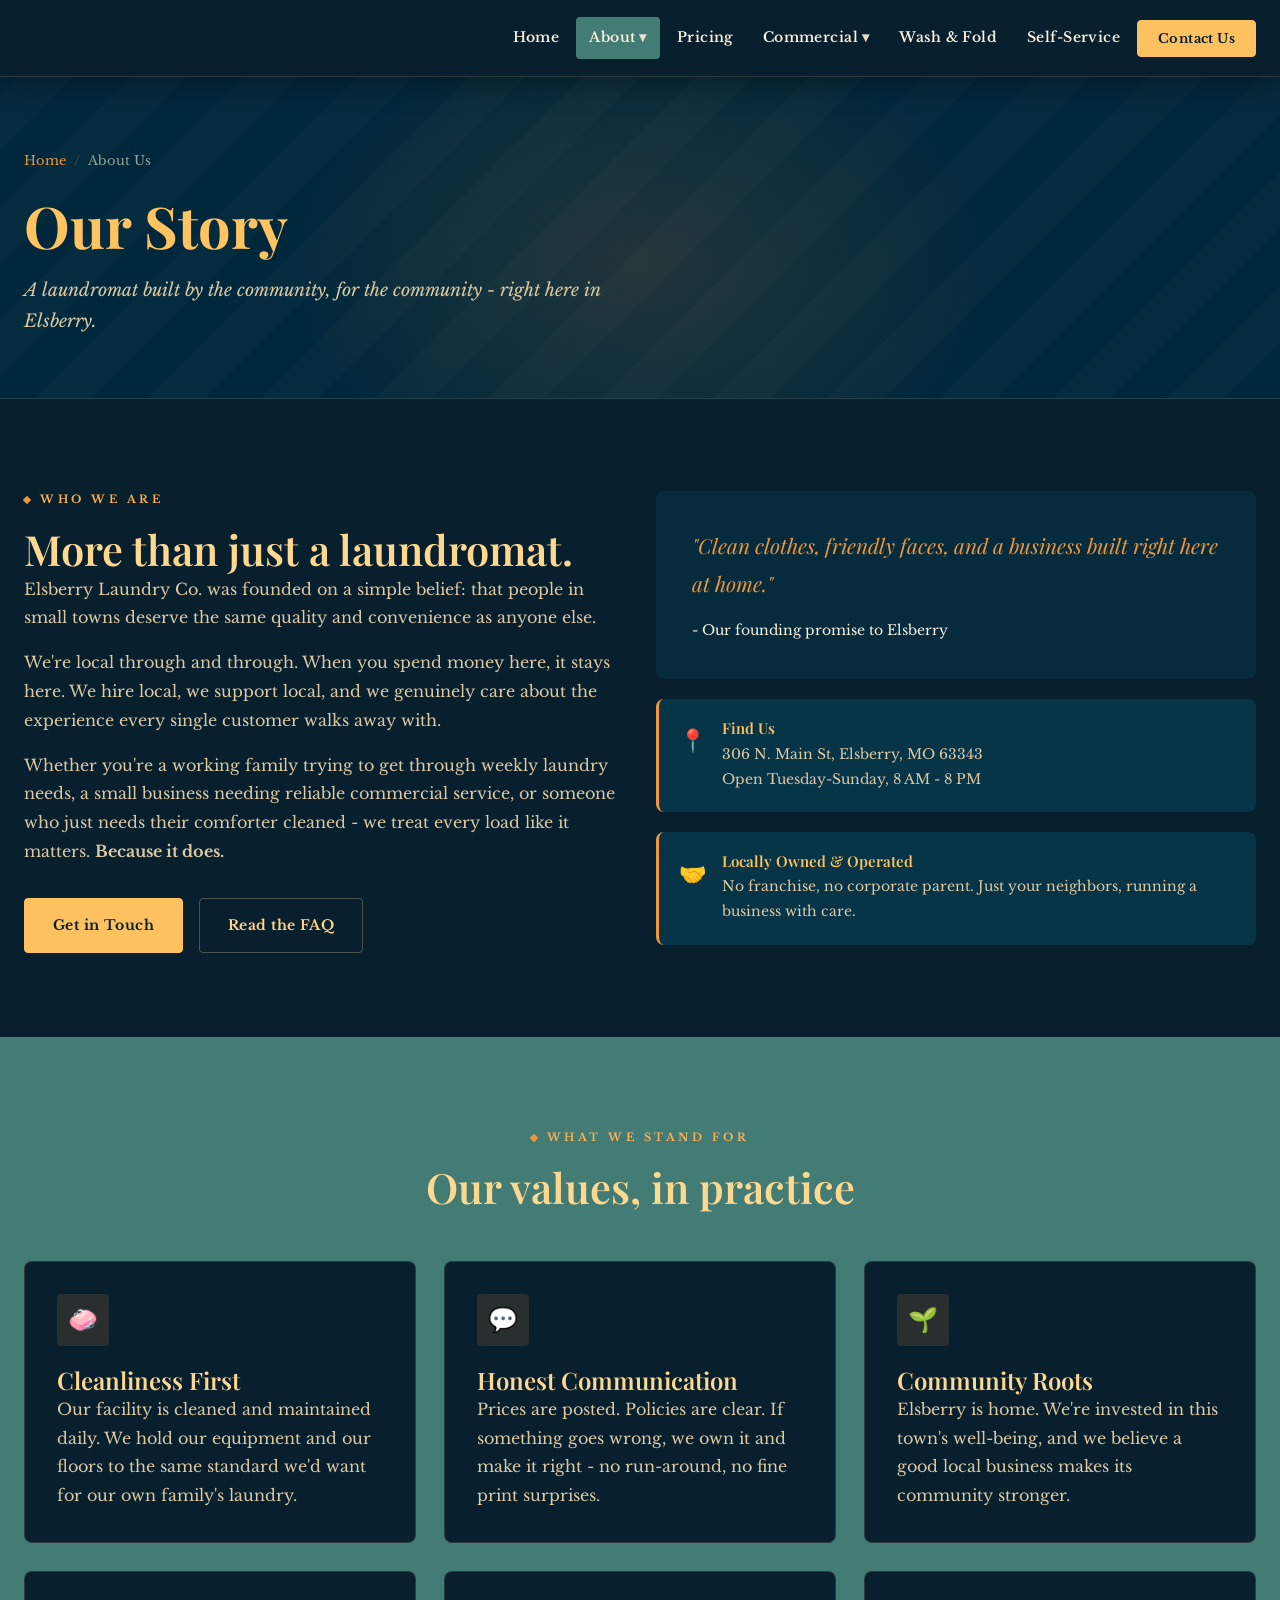
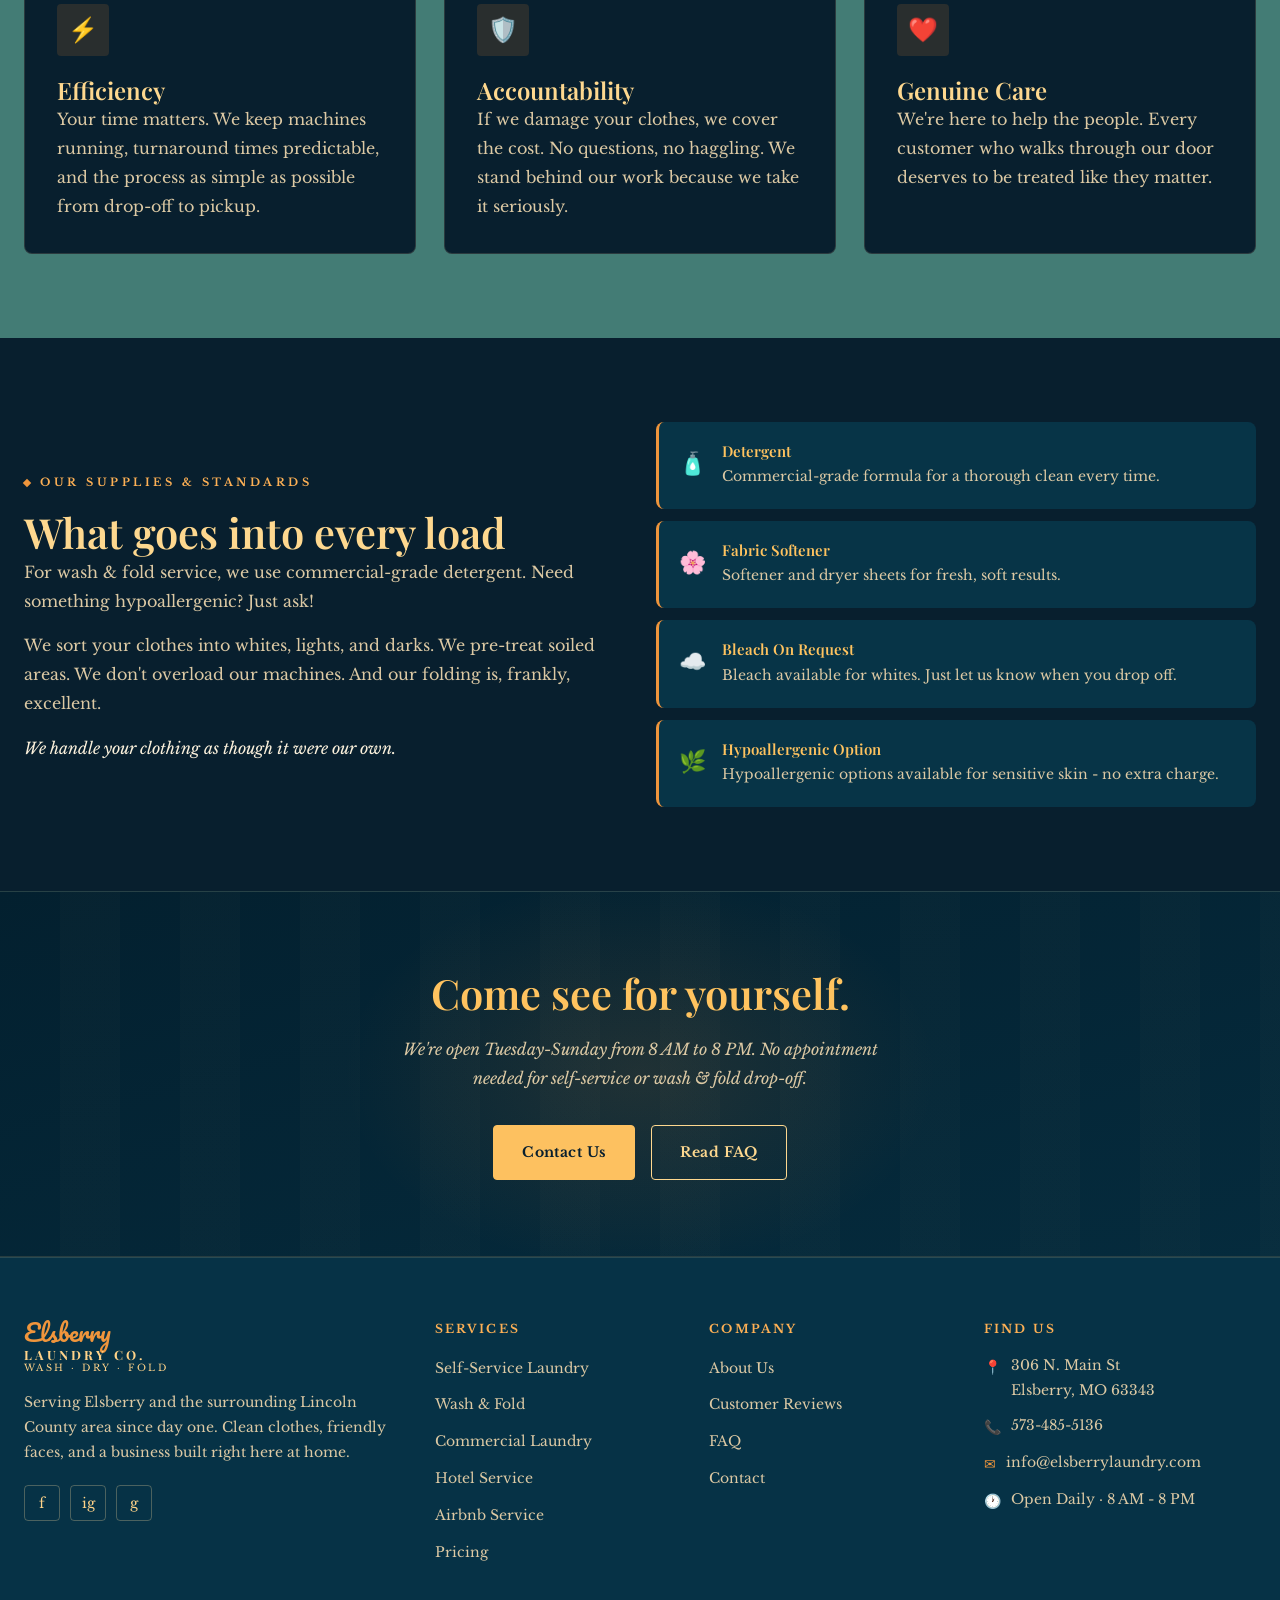
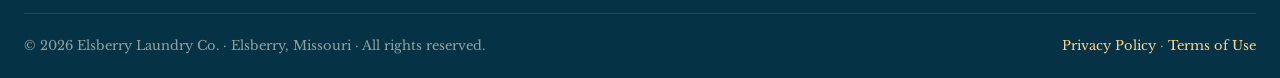
==== about.html @ 3404aac9 "Initial Functionality and Information" ====
<!DOCTYPE html>
<html lang="en">
<head>
  <meta charset="UTF-8">
  <meta name="viewport" content="width=device-width, initial-scale=1.0">
  <title>About Us | Elsberry Laundry Co.</title>
  <meta name="description" content="Learn about Elsberry Laundry Co. - a locally owned laundromat serving Elsberry and Lincoln County, Missouri.">
  <link rel="stylesheet" href="style.css">
</head>
<body>
  <!--<div id="top-bar-placeholder"></div>-->
  <div id="nav-placeholder"></div>

  <div class="page-hero">
    <div class="container">
      <div class="breadcrumb"><a href="index.html">Home</a><span>/</span>About Us</div>
      <h1>Our Story</h1>
      <p>A laundromat built by the community, for the community - right here in Elsberry.</p>
    </div>
  </div>

  <!-- STORY -->
  <section class="section">
    <div class="container">
      <div class="grid-2">
        <div>
          <span class="eyebrow">Who We Are</span>
          <h2>More than just a laundromat.</h2>
          <p>Elsberry Laundry Co. was founded on a simple belief: that people in small towns deserve the same quality and convenience as anyone else.</p>
          <p>We're local through and through. When you spend money here, it stays here. We hire local, we support local, and we genuinely care about the experience every single customer walks away with.</p>
          <p>Whether you're a working family trying to get through weekly laundry needs, a small business needing reliable commercial service, or someone who just needs their comforter cleaned - we treat every load like it matters. <b>Because it does.</b></p>
          <div style="margin-top:32px;display:flex;gap:16px;flex-wrap:wrap">
            <a href="contact.html" class="btn btn-primary">Get in Touch</a>
            <a href="faq.html" class="btn btn-outline">Read the FAQ</a>
          </div>
        </div>
        <div style="display:flex;flex-direction:column;gap:20px">
          <div style="background:var(--slate);color:var(--cream);border-radius:var(--radius-lg);padding:36px;flex:1">
            <div style="font-family:var(--font-display);font-size:1.3rem;font-style:italic;color:var(--amber);margin-bottom:16px">"Clean clothes, friendly faces, and a business built right here at home."</div>
            <p style="color:var(--text-dark);font-size:14px;margin:0">- Our founding promise to Elsberry</p>
          </div>
          <div class="info-box">
            <div class="info-box-icon">📍</div>
            <div>
              <h4>Find Us</h4>
              <p>306 N. Main St, Elsberry, MO 63343<br>Open Tuesday-Sunday, 8 AM - 8 PM</p>
            </div>
          </div>
          <div class="info-box">
            <div class="info-box-icon">🤝</div>
            <div>
              <h4>Locally Owned & Operated</h4>
              <p>No franchise, no corporate parent. Just your neighbors, running a business with care.</p>
            </div>
          </div>
        </div>
      </div>
    </div>
  </section>

  <!-- VALUES -->
  <section class="section bg-teal">
    <div class="container">
      <div class="text-center" style="margin-bottom:48px">
        <span class="eyebrow">What We Stand For</span>
        <h2>Our values, in practice</h2>
      </div>
      <div class="grid-3">
        <div class="card">
          <div class="card-icon">🧼</div>
          <h3>Cleanliness First</h3>
          <p>Our facility is cleaned and maintained daily. We hold our equipment and our floors to the same standard we'd want for our own family's laundry.</p>
        </div>
        <div class="card">
          <div class="card-icon">💬</div>
          <h3>Honest Communication</h3>
          <p>Prices are posted. Policies are clear. If something goes wrong, we own it and make it right - no run-around, no fine print surprises.</p>
        </div>
        <div class="card">
          <div class="card-icon">🌱</div>
          <h3>Community Roots</h3>
          <p>Elsberry is home. We're invested in this town's well-being, and we believe a good local business makes its community stronger.</p>
        </div>
        <div class="card">
          <div class="card-icon">⚡</div>
          <h3>Efficiency</h3>
          <p>Your time matters. We keep machines running, turnaround times predictable, and the process as simple as possible from drop-off to pickup.</p>
        </div>
        <div class="card">
          <div class="card-icon">🛡️</div>
          <h3>Accountability</h3>
          <p>If we damage your clothes, we cover the cost. No questions, no haggling. We stand behind our work because we take it seriously.</p>
        </div>
        <div class="card">
          <div class="card-icon">❤️</div>
          <h3>Genuine Care</h3>
          <p>We're here to help the people. Every customer who walks through our door deserves to be treated like they matter.</p>
        </div>
      </div>
    </div>
  </section>

  <!-- WHAT WE USE -->
  <section class="section">
    <div class="container">
      <div class="grid-2">
        <div>
          <span class="eyebrow">Our Supplies & Standards</span>
          <h2>What goes into every load</h2>
          <p>For wash & fold service, we use commercial-grade detergent. Need something hypoallergenic? Just ask!</p>
          <p>We sort your clothes into whites, lights, and darks. We pre-treat soiled areas. We don't overload our machines. And our folding is, frankly, excellent.</p>
          <p style="font-style:italic;color:var(--text-dark)">We handle your clothing as though it were our own.</p>
        </div>
        <div style="display:flex;flex-direction:column;gap:12px">
          <div class="info-box"><div class="info-box-icon">🧴</div><div><h4>Detergent</h4><p>Commercial-grade formula for a thorough clean every time.</p></div></div>
          <div class="info-box"><div class="info-box-icon">🌸</div><div><h4>Fabric Softener</h4><p>Softener and dryer sheets for fresh, soft results.</p></div></div>
          <div class="info-box"><div class="info-box-icon">☁️</div><div><h4>Bleach On Request</h4><p>Bleach available for whites. Just let us know when you drop off.</p></div></div>
          <div class="info-box"><div class="info-box-icon">🌿</div><div><h4>Hypoallergenic Option</h4><p>Hypoallergenic options available for sensitive skin - no extra charge.</p></div></div>
        </div>
      </div>
    </div>
  </section>

  <!-- CTA -->
  <div class="cta-banner">
    <div class="container">
      <h2>Come see for yourself.</h2>
      <p>We're open Tuesday-Sunday from 8 AM to 8 PM. No appointment needed for self-service or wash & fold drop-off.</p>
      <div class="btn-group">
        <a href="contact.html" class="btn btn-primary">Contact Us</a>
        <a href="faq.html" class="btn btn-outline-light">Read FAQ</a>
      </div>
    </div>
  </div>

  <div id="footer-placeholder"></div>
  <script src="components.js"></script>
</body>
</html>
---- style.css ----
/* ============================================================
   ELSBERRY LAUNDRY CO. - Global Stylesheet
   Design: Warm editorial / vintage-modern · DARK TEAL theme
   Fonts: Playfair Display + Libre Baskerville + Pacifico
   Palette sourced from brand landing page / logo
   ============================================================ */

@import url('https://fonts.googleapis.com/css2?family=Playfair+Display:ital,wght@0,400;0,600;0,700;1,400;1,600&family=Libre+Baskerville:ital,wght@0,400;0,700;1,400&family=Pacifico&display=swap');

/* ── CSS Variables ─────────────────────────────────────────── */
:root {
  /* Brand palette */
  --teal-deep:  #437c75;   /* page base */
  --teal:       #669184;
  --teal-mid:   #78a492;   /* sage accent */
  --amber:      #ef953c;
  --amber-light:#fdb055;
  --gold:       #ffc35f;
  --gold-dark:  #ffb84b;
  --sand:       #ffd389;
  --white:      #fffef3;

  /* Dark surfaces (lifted teals) */
  --surface:    #081f2e;   /* cards */
  --surface-2:  #00283c;   /* hover / nested */
  --panel:      #073447;   /* alt sections, chips, info boxes */
  --slate:      #052B3D;   /* dark sections / hero */
  --slate-mid:  #063246;   /* footer */

  /* Text (light on dark) */
  --cream:      #FED88F;   /* brand gold - headings/brand text */
  --cream-dark: #FDC160;
  --warm-white: #FDF8EE;   /* light text on accent areas */
  --text-dark:  #FBF1DC;   /* primary body text */
  --text-mid:   #DCC9A4;   /* secondary body text */
  --text-light: #93A39B;   /* muted captions */

  --border:     rgba(254,222,160,0.14);
  --border-strong: rgba(254,222,160,0.28);

  --font-display: 'Playfair Display', Georgia, serif;
  --font-body:    'Libre Baskerville', Georgia, serif;
  --font-script:  'Pacifico', cursive;

  --radius:     4px;
  --radius-lg:  8px;
  --shadow-sm:  0 1px 4px rgba(0,0,0,.25);
  --shadow-md:  0 6px 28px rgba(0,0,0,.35);
  --shadow-lg:  0 16px 56px rgba(0,0,0,.45);

  --max-w:      1960px;
  --transition: 0.22s ease;
}

/* ── Reset ─────────────────────────────────────────────────── */
*, *::before, *::after { box-sizing: border-box; margin: 0; padding: 0; }
html { scroll-behavior: smooth; }
body {
  font-family: var(--font-body);
  background: var(--surface);
  color: var(--text-mid);
  font-size: 16px;
  line-height: 1.8;
  -webkit-font-smoothing: antialiased;
  overflow-x: hidden;
  position: relative;
}
img { display: block; max-width: 100%; }
a { color: inherit; text-decoration: none; }
ul { list-style: none; }
::selection { background: var(--amber); color: var(--teal-deep); }

/* Grain texture overlay */
body::after {
  content: '';
  position: fixed;
  inset: 0;
  pointer-events: none;
  z-index: 9999;
  opacity: 0.5;
}

/* ── Utility ────────────────────────────────────────────────── */
.container { max-width: var(--max-w); margin: 0 auto; padding: 0 24px; position: relative; }
.section    { padding: 84px 0; position: relative; }
.section-sm { padding: 52px 0; position: relative; }
.text-center { text-align: center; }
.text-amber  { color: var(--amber); }
.text-teal   { color: var(--teal-mid); }
.bg-cream    { background: var(--cream-dark); }
.bg-slate    { background: var(--slate); color: var(--text-dark); }
.bg-teal     { background: var(--teal-deep); color: var(--teal-deep); }

/* ── Ornament Divider ───────────────────────────────────────── */
.ornament {
  display: flex;
  align-items: center;
  justify-content: center;
  gap: 14px;
  margin: 8px 0 20px;
}
.orn-line { width: 70px; height: 1px; background: var(--amber); opacity: .55; }
.orn-diamond { width: 7px; height: 7px; background: var(--amber); transform: rotate(45deg); }

.clothesline { display: flex; align-items: center; gap: 16px; margin-bottom: 16px; }
.clothesline::before, .clothesline::after {
  content: ''; flex: 1; height: 1px;
  background: linear-gradient(to right, transparent, var(--border-strong), transparent);
}
.clothesline-label {
  font-size: 11px; font-weight: 700; letter-spacing: .3em;
  text-transform: uppercase; color: var(--sand);
}

/* ── Section Labels (eyebrow) ───────────────────────────────── */
.eyebrow {
  font-family: var(--font-body);
  font-size: 11px;
  font-weight: 700;
  letter-spacing: .32em;
  text-transform: uppercase;
  color: var(--amber-light);
  margin-bottom: 14px;
  display: inline-flex;
  align-items: center;
  gap: 10px;
}
.eyebrow::before {
  content: '';
  width: 6px; height: 6px;
  background: var(--amber);
  transform: rotate(45deg);
  flex-shrink: 0;
}

/* ── Typography ─────────────────────────────────────────────── */
h1, h2, h3, h4 { font-family: var(--font-display); line-height: 1.22; color: var(--cream); }
h1 { font-size: clamp(2.2rem, 5vw, 3.6rem); font-weight: 700; }
h2 { font-size: clamp(1.7rem, 3.5vw, 2.6rem); font-weight: 600; }
h3 { font-size: clamp(1.2rem, 2.5vw, 1.5rem); font-weight: 600; }
h4 { font-size: 1.1rem; font-weight: 600; color: var(--gold); }
p  { color: var(--text-mid); margin-bottom: 1em; }
p:last-child { margin-bottom: 0; }
strong { color: var(--gold); font-weight: 700; }

/* ── Top Bar ────────────────────────────────────────────────── */
.top-bar {
  background: var(--cream-dark); color: var(--surface);
  font-size: 14px; padding: 8px 0;
  border-bottom: 1px solid var(--border);
  position: relative; z-index: 100;
}
.top-bar .container { display: flex; justify-content: space-between; align-items: center; gap: 16px; flex-wrap: wrap; }
.top-bar-items { display: flex; gap: 24px; align-items: center; }
.top-bar-items a { color: inherit; transition: color var(--transition); display: flex; align-items: center; gap: 6px; }
.top-bar-items a:hover { color: var(--warm-white); }
.top-bar-cta a {
  background: var(--surface-2); color: var(--warm-white);
  padding: 7px 14px; border-radius: var(--radius);
  font-weight: 700; font-size: 12px; letter-spacing: .03em;
  transition: background var(--transition);
}
.top-bar-cta a:hover { background: var(--slate-mid); }

/* ── Navigation ─────────────────────────────────────────────── */
.site-header {
  background: var(--surface);
  backdrop-filter: blur(10px);
  -webkit-backdrop-filter: blur(10px);
  border-bottom: 1px solid var(--border);
  position: sticky; top: 0; z-index: 90;
  box-shadow: var(--shadow-md);
}
.nav-inner { display: flex; align-items: center; justify-content: right; height: 76px; }
.site-logo { display: flex; align-items: center; line-height: 1; gap: 2px; }
.logo-img { max-height: 52px; width: auto; }
.logo-text { display: flex; flex-direction: column; gap: 3px; }
.logo-script {
  font-family: var(--font-script);
  font-size: 1.5rem;
  color: var(--amber);
  line-height: .9;
}
.logo-main {
  font-family: var(--font-display);
  font-size: 1.3rem; font-weight: 700;
  color: var(--gold); letter-spacing: -.01em;
}
.logo-block {
  font-family: var(--font-display);
  font-size: .8rem; font-weight: 700;
  letter-spacing: .24em; text-transform: uppercase;
  color: var(--cream); margin-top: 2px;
}
.logo-sub {
  font-family: var(--font-body); font-size: 9.5px; font-weight: 400;
  letter-spacing: .26em; text-transform: uppercase; color: var(--sand);
}
.nav-links { display: flex; align-items: center; gap: 4px; }
.nav-links > li { position: relative; }
.nav-links > li > a {
  display: flex; align-items: center; gap: 4px;
  padding: 8px 13px; font-size: 14px; font-weight: 600;
  color: var(--text-dark); border-radius: var(--radius);
  transition: all var(--transition); letter-spacing: .03em;
}
.nav-links > li > a:hover, .nav-links > li > a.active {
  color: var(--text-dark); background: var(--teal-deep);
}
.nav-links .has-dropdown > a::after { content: '▾'; font-size: 14px; opacity: .9; }
.dropdown {
  display: none; position: absolute; top: calc(100% + 1px); left: 0;
  background: var(--surface); border: 1px solid var(--border);
  border-radius: var(--radius-lg); box-shadow: var(--shadow-lg);
  min-width: 220px; padding: 8px; z-index: 200;
}
.has-dropdown:hover .dropdown { display: block; }
.dropdown a {
  display: block; padding: 10px 14px; font-size: 14px;
  color: var(--text-mid); border-radius: var(--radius); transition: all var(--transition);
}
.dropdown a:hover { background: var(--teal-deep); color: var(--text-dark); }
.nav-toggle { display: none; flex-direction: column; gap: 5px; cursor: pointer; padding: 8px; background: none; border: none; }
.nav-toggle span { display: block; width: 24px; height: 2px; background: var(--gold); border-radius: 2px; transition: all var(--transition); }

/* ── Buttons ────────────────────────────────────────────────── */
.btn {
  display: inline-flex; align-items: center; gap: 8px;
  padding: 14px 28px; border-radius: var(--radius);
  font-family: var(--font-body); font-size: 14px; font-weight: 700;
  letter-spacing: .03em; cursor: pointer;
  border: 1.5px solid transparent; transition: all var(--transition);
  white-space: nowrap;
}
.btn-primary {
  background: var(--cream-dark); color: var(--surface); border-color: var(--cream-dark);
}
.btn-primary:hover {
  background: var(--cream); border-color: var(--cream);
  transform: translateY(-2px); box-shadow: 0 8px 24px rgba(238,135,42,.3);
}
.btn-outline {
  background: transparent; color: var(--sand); border-color: var(--border-strong);
}
.btn-outline:hover {
  background: rgba(254,222,160,.08); border-color: var(--sand); color: var(--gold);
}
.btn-outline-light {
  background: transparent; color: var(--cream); border-color: var(--cream);
}
.btn-outline-light:hover { background: rgba(253,248,238,.1); border-color: var(--warm-white); }
.btn-teal {
  background: var(--teal-mid); color: var(--surface-2); border-color: var(--teal-mid);
}
.btn-teal:hover { background: var(--teal); border-color: var(--teal); transform: translateY(-2px); }

/* ── Page Hero ──────────────────────────────────────────────── */
.page-hero {
  background: linear-gradient(165deg, #00283c 0%, #00283c 100%);
  color: var(--text-dark); padding: 72px 0 60px;
  position: relative; overflow: hidden;
  border-bottom: 1px solid var(--border);
}
.page-hero::before {
  content: ''; position: absolute; inset: 0;
  background: repeating-linear-gradient(-45deg, transparent, transparent 40px, rgba(254,222,160,.018) 40px, rgba(254,222,160,.018) 80px);
}
.page-hero::after {
  content: ''; position: absolute; top: -20%; left: 50%;
  width: 700px; height: 500px; transform: translateX(-50%);
  background: radial-gradient(ellipse, rgba(238,135,42,.14) 0%, transparent 70%);
  pointer-events: none;
}
.page-hero .container { position: relative; z-index: 1; }
.page-hero h1 { color: var(--gold); margin-bottom: 14px; }
.page-hero p  { color: var(--text-mid); font-size: 1.1rem; max-width: 580px; font-style: italic; }
.page-hero .breadcrumb { font-size: 13px; color: var(--text-light); margin-bottom: 18px; display: flex; gap: 8px; align-items: center; }
.page-hero .breadcrumb a { color: var(--amber); }
.page-hero .breadcrumb span { opacity: .4; }

/* ── Cards ──────────────────────────────────────────────────── */
.card {
  background: var(--surface); border: 1px solid var(--border);
  border-radius: var(--radius-lg); padding: 32px; transition: all var(--transition);
}
.card:hover { box-shadow: var(--shadow-md); transform: translateY(-3px); border-color: var(--border-strong); }
.card-icon {
  width: 52px; height: 52px; background: rgba(238,135,42,.14);
  border-radius: var(--radius); display: flex; align-items: center; justify-content: center;
  margin-bottom: 20px; font-size: 24px;
}

/* ── Pricing Cards ──────────────────────────────────────────── */
.pricing-card {
  background: var(--surface); border: 1.5px solid var(--border);
  border-radius: var(--radius-lg); padding: 36px 32px; text-align: center;
  transition: all var(--transition); position: relative;
}
.pricing-card:hover { transform: translateY(-3px); box-shadow: var(--shadow-md); }
.pricing-card.featured { border-color: var(--cream); background: linear-gradient(165deg,var(--surface),var(--surface-2)); }
.pricing-card.featured p { color: var(--text-dark); }
.pricing-badge {
  position: absolute; top: -12px; left: 50%; transform: translateX(-50%);
  background: var(--cream); color: var(--surface-2);
  font-size: 11px; font-weight: 700; letter-spacing: .1em; text-transform: uppercase;
  padding: 4px 14px; border-radius: 99px;
}
.pricing-amount { font-family: var(--font-display); font-size: 3rem; font-weight: 700; color: var(--amber); line-height: 1; margin: 16px 0 4px; }
.pricing-unit { font-size: 13px; color: var(--text-dark); margin-bottom: 16px; }
.pricing-min {
  font-size: 13px; font-weight: 700; padding: 8px 16px; background: var(--sand);
  border-radius: 99px; display: inline-block; margin-bottom: 24px; color: var(--surface-2);
}

/* ── Testimonials ───────────────────────────────────────────── */
.testimonial {
  background: var(--surface); border: 1px solid var(--border);
  border-radius: var(--radius-lg); padding: 28px; position: relative;
}
.testimonial::before {
  content: '"'; font-family: var(--font-display); font-size: 5rem;
  color: var(--amber); opacity: .25; position: absolute; top: 8px; left: 20px; line-height: 1;
}
.testimonial-text { font-style: italic; color: var(--text-mid); margin-bottom: 16px; padding-top: 24px; }
.testimonial-author { font-weight: 700; font-size: 14px; color: var(--gold); }
.stars { color: var(--amber); font-size: 14px; margin-bottom: 8px; letter-spacing: 2px; }

/* ── FAQ Accordion ──────────────────────────────────────────── */
.faq-item { border-bottom: 1px solid var(--border); }
.faq-question {
  width: 100%; background: none; border: none; text-align: left; padding: 20px 0;
  font-family: var(--font-display); font-size: 16px; font-weight: 600; color: var(--gold);
  cursor: pointer; display: flex; justify-content: space-between; align-items: center;
  gap: 16px; transition: color var(--transition);
}
.faq-question:hover { color: var(--amber); }
.faq-icon {
  width: 26px; height: 26px; border-radius: 50%; background: var(--panel);
  display: flex; align-items: center; justify-content: center; font-size: 16px;
  flex-shrink: 0; color: var(--amber); transition: all var(--transition);
}
.faq-item.open .faq-icon { background: var(--amber); color: var(--teal-deep); transform: rotate(45deg); }
.faq-answer { display: none; padding: 0 0 22px; color: var(--text-mid); font-size: 15px; line-height: 1.8; }
.faq-item.open .faq-answer { display: block; }

/* ── Contact Form ───────────────────────────────────────────── */
.form-group { margin-bottom: 20px; }
.form-group label { display: block; font-size: 12px; font-weight: 700; letter-spacing: .08em; text-transform: uppercase; color: var(--sand); margin-bottom: 7px; }
.form-group input, .form-group textarea, .form-group select {
  width: 100%; padding: 12px 16px; border: 1.5px solid var(--border);
  border-radius: var(--radius); font-family: var(--font-body); font-size: 15px;
  color: var(--text-dark); background: var(--surface);
  transition: border-color var(--transition), box-shadow var(--transition); outline: none;
}
.form-group input::placeholder, .form-group textarea::placeholder { color: var(--text-light); }
.form-group select { color: var(--text-mid); }
.form-group input:focus, .form-group textarea:focus, .form-group select:focus {
  border-color: var(--amber); box-shadow: 0 0 0 3px rgba(238,135,42,.18);
}
.form-group textarea { resize: vertical; min-height: 120px; }
.form-row { display: grid; grid-template-columns: 1fr 1fr; gap: 16px; }

/* ── Info Boxes ─────────────────────────────────────────────── */
.info-box { display: flex; gap: 16px; align-items: flex-start; padding: 20px; background: var(--panel); border-radius: var(--radius-lg); border-left: 3px solid var(--amber); }
.info-box-icon { font-size: 22px; flex-shrink: 0; margin-top: 2px; }
.info-box h4 { font-size: 15px; margin-bottom: 4px; }
.info-box p  { font-size: 14px; margin: 0; }

/* ── Feature List ───────────────────────────────────────────── */
.feature-list { list-style: none; display: flex; flex-direction: column; gap: 10px; }
.feature-list li { display: flex; align-items: flex-start; gap: 10px; font-size: 15px; color: var(--text-mid); }
.feature-list li::before {
  content: '✓'; color: var(--amber-light); font-weight: 700; flex-shrink: 0; margin-top: 3px;
  width: 18px; height: 18px; background: rgba(238,135,42,.16); border-radius: 50%;
  display: flex; align-items: center; justify-content: center; font-size: 11px;
}

/* ── Pricing Table ──────────────────────────────────────────── */
.price-table { width: 100%; border-collapse: collapse; font-size: 15px; }
.price-table th { background: var(--surface); color: var(--gold); padding: 14px 20px; text-align: left; font-weight: 700; font-size: 13px; letter-spacing: .05em; }
.price-table th:last-child { text-align: right; }
.price-table td { padding: 13px 20px; border-bottom: 1px solid var(--border); color: var(--text-mid); }
.price-table td:last-child { text-align: right; font-weight: 700; color: var(--gold); }
.price-table tr:nth-child(even) td { background: var(--surface-2); }
.price-table tr:nth-child(odd) td { background: var(--panel); }
.price-table tr:hover td { background: var(--teal-deep); }

/* ── Grid Layouts ───────────────────────────────────────────── */
.grid-2 { display: grid; grid-template-columns: 1fr 1fr; gap: 32px; align-items: center; }
.grid-3 { display: grid; grid-template-columns: repeat(3, 1fr); gap: 28px; }
.grid-4 { display: grid; grid-template-columns: repeat(4, 1fr); gap: 24px; }
.grid-2-1 { display: grid; grid-template-columns: 2fr 1fr; gap: 48px; align-items: start; }

/* ── Stats Bar ──────────────────────────────────────────────── */
.stats-bar { background: var(--amber-light); padding: 34px 0; }
.stats-grid { display: grid; grid-template-columns: repeat(4, 1fr); gap: 16px; }
.stat-item { text-align: center; color: var(--surface); }
.stat-number { font-family: var(--font-display); font-size: 2.4rem; font-weight: 900; line-height: 1; margin-bottom: 4px; }
.stat-label { font-size: 14px; opacity: .9; font-weight: 700; letter-spacing: .04em; }

/* ── CTA Banner ─────────────────────────────────────────────── */
.cta-banner { background: linear-gradient(165deg,#03202f,#052b3d); padding: 76px 0; text-align: center; position: relative; overflow: hidden; border-top: 1px solid var(--border); border-bottom: 1px solid var(--border); }
.cta-banner::before { content: ''; position: absolute; inset: 0; background: repeating-linear-gradient(90deg, transparent, transparent 60px, rgba(254,222,160,.015) 60px, rgba(254,222,160,.015) 120px); }
.cta-banner::after { content: ''; position: absolute; top: 50%; left: 50%; width: 600px; height: 400px; transform: translate(-50%,-50%); background: radial-gradient(ellipse, rgba(238,135,42,.12) 0%, transparent 70%); pointer-events: none; }
.cta-banner .container { position: relative; z-index: 1; }
.cta-banner h2 { color: var(--gold); margin-bottom: 16px; }
.cta-banner p  { color: var(--text-mid); max-width: 520px; margin: 0 auto 32px; font-style: italic; }
.cta-banner .btn-group { display: flex; gap: 16px; justify-content: center; flex-wrap: wrap; }

/* ── Footer ─────────────────────────────────────────────────── */
.site-footer { background: var(--slate-mid); color: var(--text-mid); padding: 64px 0 0; border-top: 1px solid var(--border); }
.footer-grid { display: grid; grid-template-columns: 1.6fr 1fr 1fr 1.2fr; gap: 48px; padding-bottom: 48px; border-bottom: 1px solid var(--border); }
.footer-brand .logo-script { color: var(--amber); }
.footer-brand .logo-main { color: var(--gold); font-size: 1.4rem; }
.footer-brand .logo-block, .footer-brand .logo-sub { color: var(--sand); }
.footer-brand p { font-size: 14px; color: var(--text-mid); margin: 16px 0 20px; line-height: 1.8; }
.footer-social { display: flex; gap: 10px; }
.footer-social a { width: 36px; height: 36px; border: 1px solid var(--border-strong); border-radius: var(--radius); display: flex; align-items: center; justify-content: center; font-size: 14px; transition: all var(--transition); color: var(--sand); }
.footer-social a:hover { background: var(--teal-deep); border-color: var(--teal-deep); color: var(--text-dark); }
.footer-col h4 { font-family: var(--font-body); font-size: 12px; font-weight: 700; letter-spacing: .18em; text-transform: uppercase; color: var(--amber-light); margin-bottom: 16px; }
.footer-col ul { display: flex; flex-direction: column; gap: 8px; }
.footer-col ul a { font-size: 14px; color: var(--text-mid); transition: color var(--transition); }
.footer-col ul a:hover { color: var(--amber); }
.footer-contact-item { display: flex; gap: 10px; align-items: flex-start; font-size: 14px; color: var(--text-mid); margin-bottom: 10px; }
.footer-contact-item .icon { color: var(--amber); flex-shrink: 0; margin-top: 2px; }
.footer-bottom { padding: 20px 0; display: flex; justify-content: space-between; align-items: center; font-size: 13px; color: var(--text-light); flex-wrap: wrap; gap: 8px; }
.footer-bottom a { color: var(--sand); transition: color var(--transition); }
.footer-bottom a:hover { color: var(--amber); }

/* ── Animations ─────────────────────────────────────────────── */
@keyframes fadeUp { from { opacity: 0; transform: translateY(24px); } to { opacity: 1; transform: translateY(0); } }
@keyframes fadeIn { from { opacity: 0; } to { opacity: 1; } }
.animate-up { animation: fadeUp .6s ease both; }
.delay-1 { animation-delay: .1s; }
.delay-2 { animation-delay: .2s; }
.delay-3 { animation-delay: .3s; }
.delay-4 { animation-delay: .4s; }

/* ── Responsive ─────────────────────────────────────────────── */
@media (max-width: 1080px) {
  .grid-4 { grid-template-columns: repeat(2, 1fr); }
  .grid-3 { grid-template-columns: repeat(2, 1fr); }
  .stats-grid { grid-template-columns: repeat(2, 1fr); gap: 24px; }
  .footer-grid { grid-template-columns: 1fr 1fr; gap: 32px; }
  .grid-2 { grid-template-columns: 1fr; }
  .grid-2-1 { grid-template-columns: 1fr; }
}
@media (max-width: 640px) {
  .section { padding: 60px 0; }
  .grid-3 { grid-template-columns: 1fr; }
  .grid-4 { grid-template-columns: 1fr; }
  .stats-grid { grid-template-columns: repeat(2, 1fr); }
  .footer-grid { grid-template-columns: 1fr; gap: 28px; }
  .top-bar .container { flex-direction: column; gap: 8px; }
  .top-bar-items { gap: 12px; flex-wrap: wrap; justify-content: center; }
  .form-row { grid-template-columns: 1fr; }
  .nav-links { display: none; }
  .nav-toggle { display: flex; }
  .nav-mobile-open .nav-links {
    display: flex; flex-direction: column; position: absolute; top: 100%; left: 0; right: 0;
    background: var(--teal); border-top: 1px solid var(--border); padding: 16px; gap: 2px;
    box-shadow: var(--shadow-lg); z-index: 200;
  }
  .nav-mobile-open .nav-links > li > a { padding: 12px 16px; }
  .dropdown { position: static; box-shadow: none; border: none; background: var(--panel); margin: 4px 0; }
  .has-dropdown:hover .dropdown { display: none; }
  .has-dropdown.mobile-open .dropdown { display: block; }
}
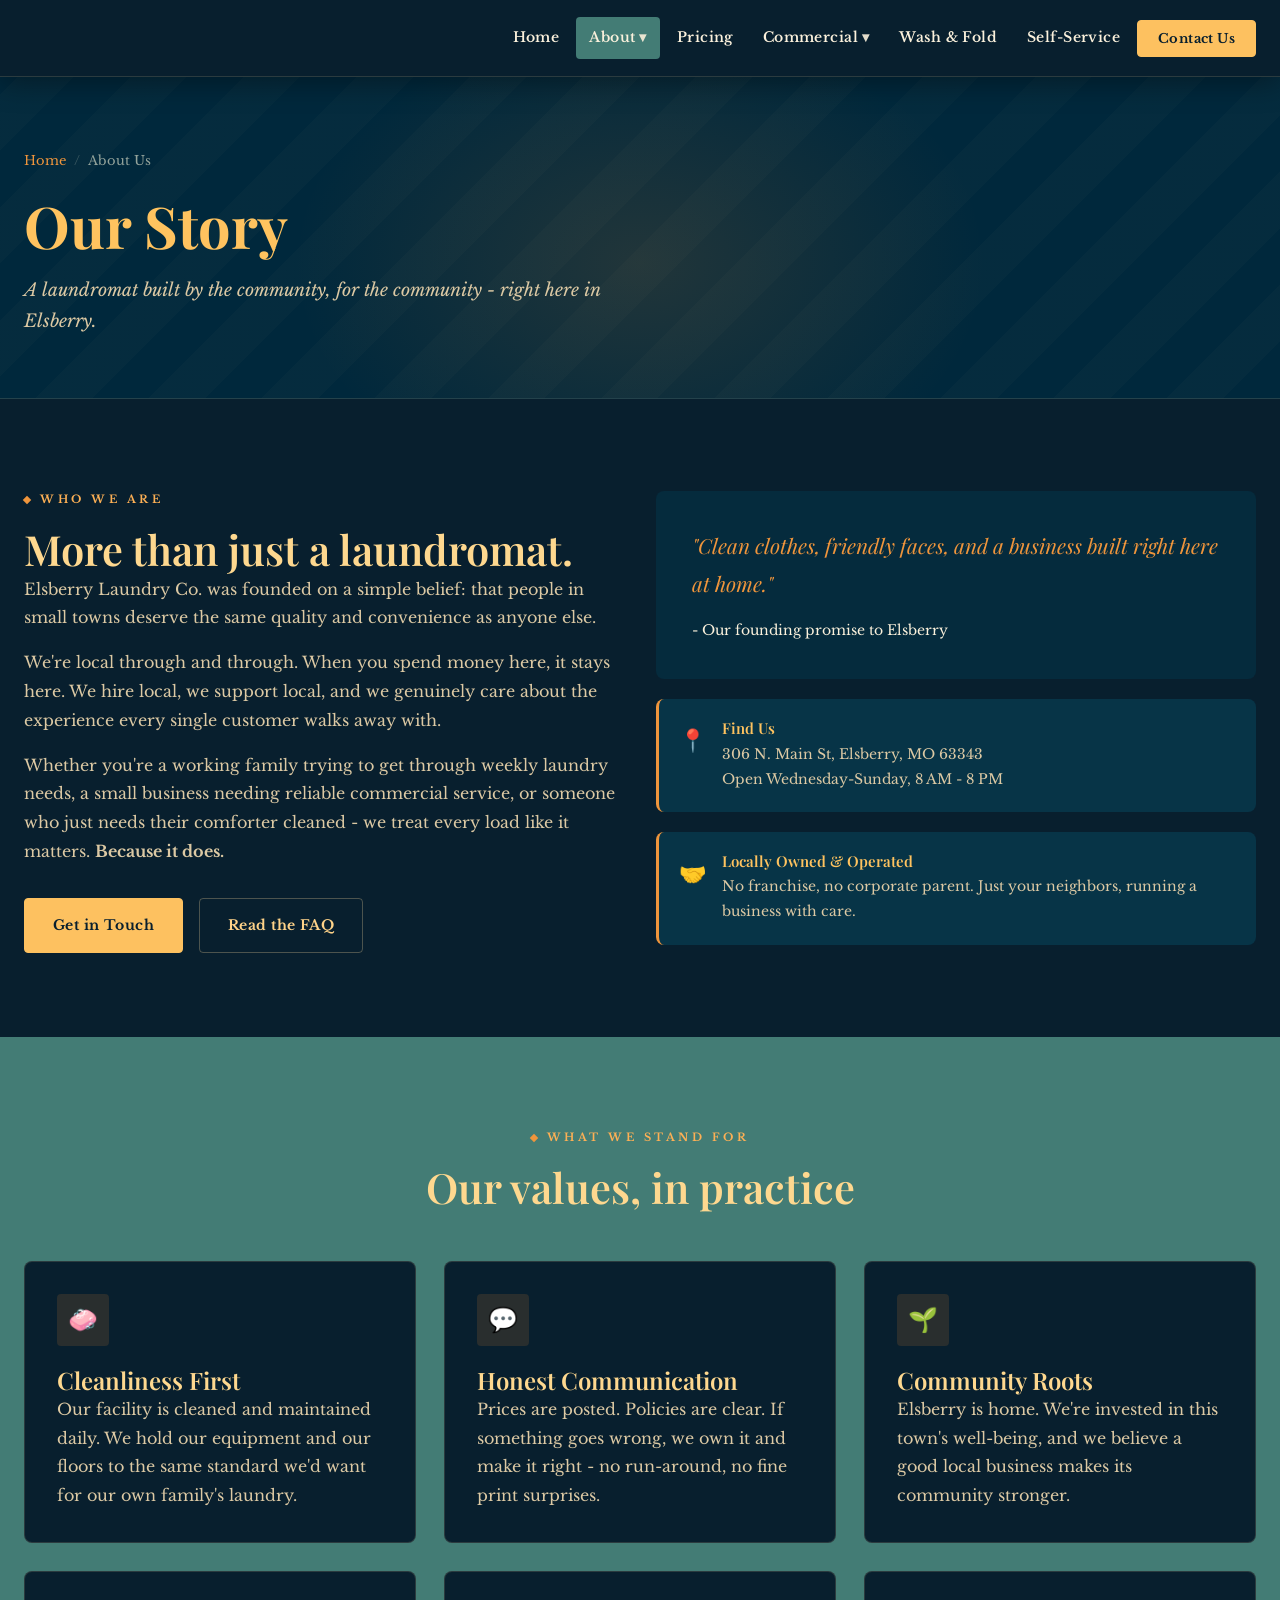
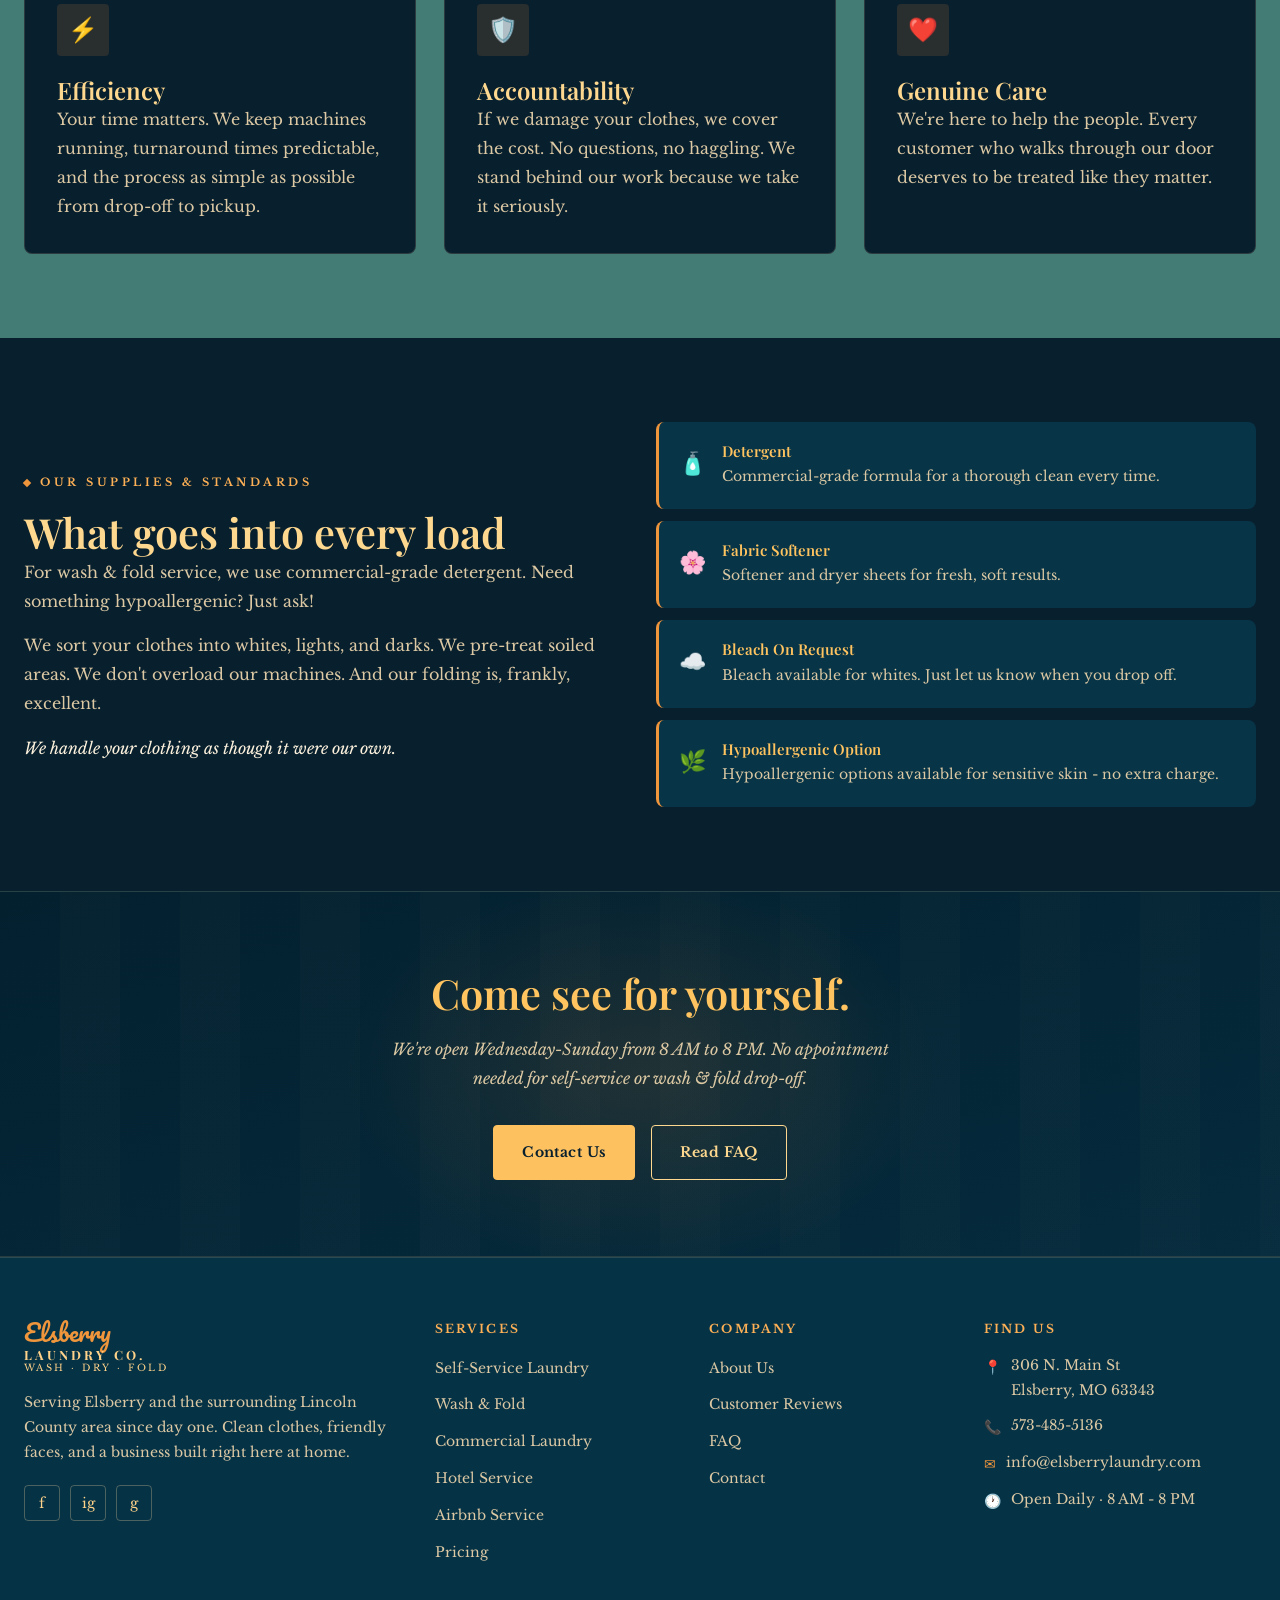
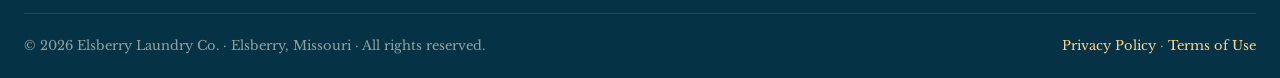
==== commit 1721f457: "Updating Hours for being closed on Tuesday." ====
--- a/about.html
+++ b/about.html
@@ -43,7 +43,7 @@
             <div class="info-box-icon">📍</div>
             <div>
               <h4>Find Us</h4>
-              <p>306 N. Main St, Elsberry, MO 63343<br>Open Tuesday-Sunday, 8 AM - 8 PM</p>
+              <p>306 N. Main St, Elsberry, MO 63343<br>Open Wednesday-Sunday, 8 AM - 8 PM</p>
             </div>
           </div>
           <div class="info-box">
@@ -125,7 +125,7 @@
   <div class="cta-banner">
     <div class="container">
       <h2>Come see for yourself.</h2>
-      <p>We're open Tuesday-Sunday from 8 AM to 8 PM. No appointment needed for self-service or wash & fold drop-off.</p>
+      <p>We're open Wednesday-Sunday from 8 AM to 8 PM. No appointment needed for self-service or wash & fold drop-off.</p>
       <div class="btn-group">
         <a href="contact.html" class="btn btn-primary">Contact Us</a>
         <a href="faq.html" class="btn btn-outline-light">Read FAQ</a>
